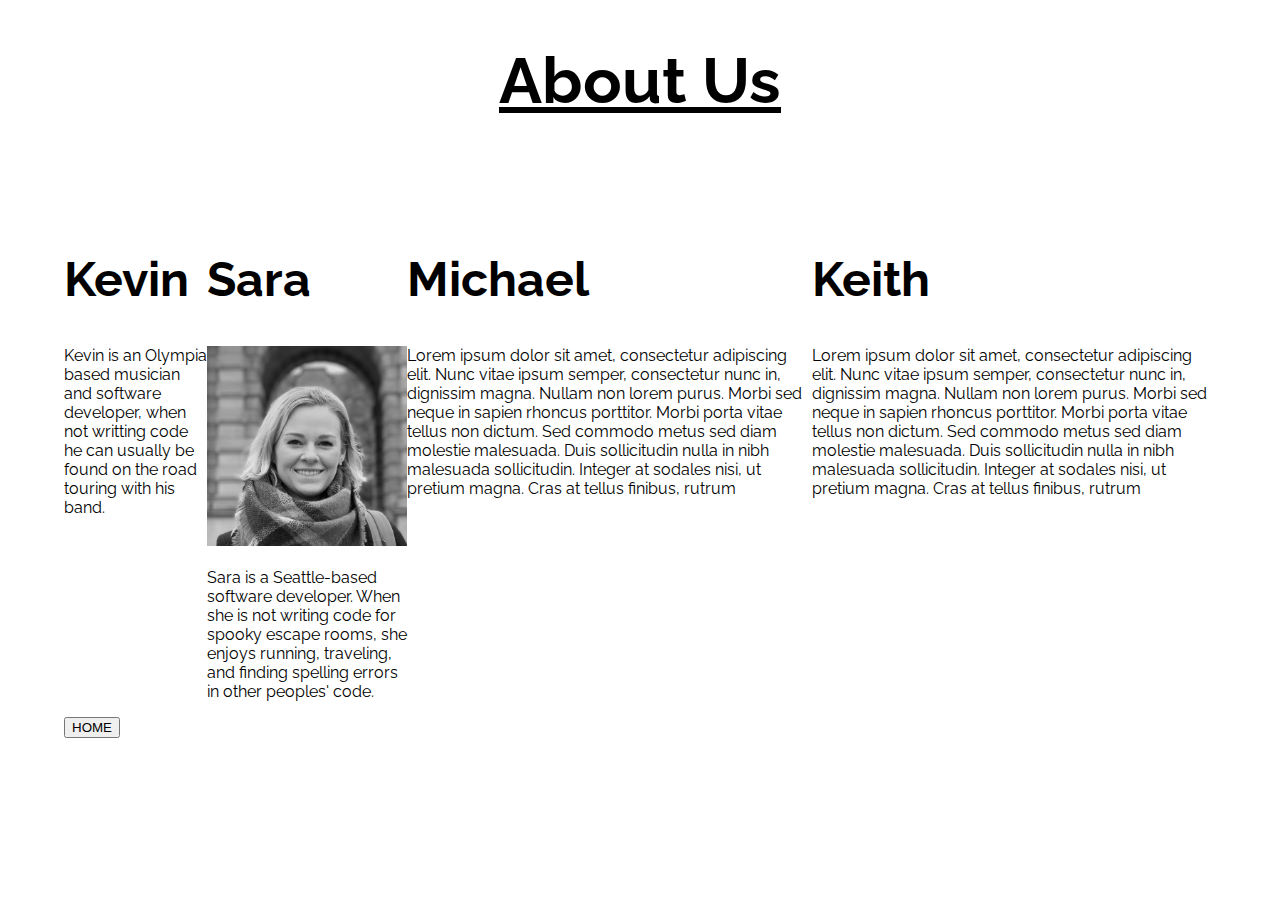
==== pages/about-us.html @ 5a1e5db3 "fixing about us page" ====
<!DOCTYPE html>
<html>
  <head>
    <title>Escape Room</title>
    <link href="../css/reset.css" rel="stylesheet" type="text/css"/>
    <link href="../css/about-us.css" rel="stylesheet" type="text/css"/>
    <link href="https://fonts.googleapis.com/css2?family=Raleway:wght@400;600&display=swap" rel="stylesheet">
  <body>
    <header>
      <h1>About Us</h1>
    </header>
    <main>
    <section id="allbios">
      <section class="bio">
        <h2>Kevin</h2>
        <div class="photo"></div>
        <p>Kevin is an Olympia based musician and software developer, when not writting code he can usually be found on the road touring with his band.
        </p>
      </section>
      <section class="bio">
        <h2>Sara</h2>
        <div class="photo"><img src="../img/sara.jpg" alt="Sara"></div>
        <p>Sara is a Seattle-based software developer. When she is not writing code for spooky escape rooms, she enjoys running, traveling, and finding spelling errors in other peoples' code. 
        </p>
      </section>
      <section class="bio">
        <h2>Michael</h2>
        <div class="photo"></div>
        <p>Lorem ipsum dolor sit amet, consectetur adipiscing elit. Nunc vitae ipsum semper, consectetur nunc in, dignissim magna. Nullam non lorem purus. Morbi sed neque in sapien rhoncus porttitor. Morbi porta vitae tellus non dictum. Sed commodo metus sed diam molestie malesuada. Duis sollicitudin nulla in nibh malesuada sollicitudin. Integer at sodales nisi, ut pretium magna. Cras at tellus finibus, rutrum 
        </p>
      </section>
      <section class="bio">
        <h2>Keith</h2>
        <div class="photo"></div>
        <p>Lorem ipsum dolor sit amet, consectetur adipiscing elit. Nunc vitae ipsum semper, consectetur nunc in, dignissim magna. Nullam non lorem purus. Morbi sed neque in sapien rhoncus porttitor. Morbi porta vitae tellus non dictum. Sed commodo metus sed diam molestie malesuada. Duis sollicitudin nulla in nibh malesuada sollicitudin. Integer at sodales nisi, ut pretium magna. Cras at tellus finibus, rutrum 
        </p>
      </section>
    </section>
      <footer>
        <button type="button"a href="../index.html">HOME</button>
      </footer>
    </main>
  </body>
</html>
---- css/about-us.css ----
body{
  margin: 2% 5%;
  background-image: url(https://images.unsplash.com/photo-1534193708707-6be94c4f67d3?ixlib=rb-1.2.1&ixid=eyJhcHBfaWQiOjEyMDd9&auto=format&fit=crop&w=2534&q=80);
  font-family: 'Raleway', sans-serif;
}

#allbios{
  display: flex;
  justify-content: space-evenly;
}

img{
  width: 200px;
  display: block;
  margin-left: auto;
  margin-right: auto;
  padding-bottom: 3%;
  filter: grayscale(100%);
}

img:hover{
  filter: grayscale(0);
}

h1{
  text-align: center;
  font-size: 4rem;
  text-decoration: underline;
  padding-bottom: 50px;
}

h2{
  font-size: 3em;

button{
  background-color: black;
  border: black;
  color: white;
  padding: 10px 15px;
  margin-left: 2%;
  align-items: center;
  text-align: center;
  text-decoration: none;
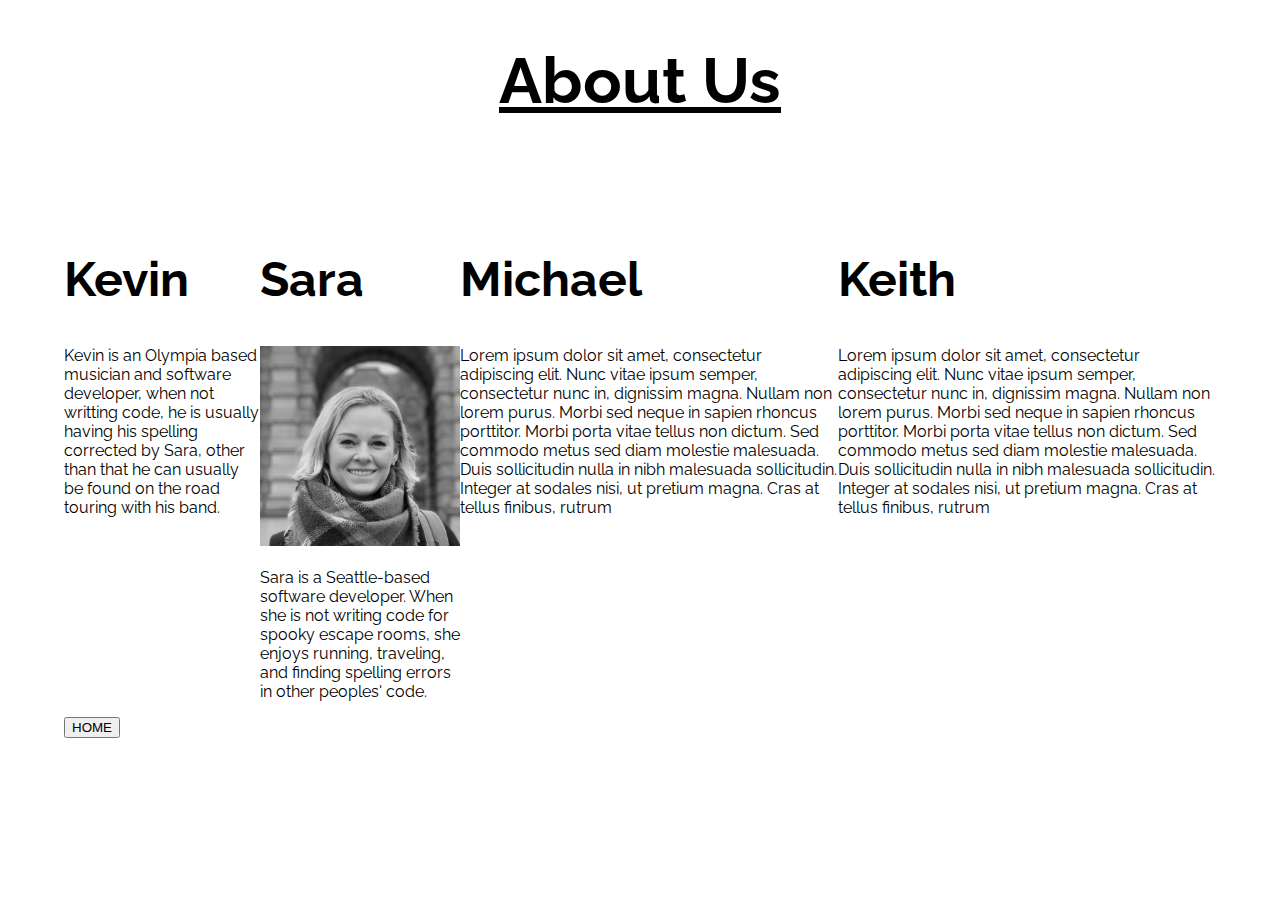
==== commit dbf13a23: "about us fix" ====
--- a/pages/about-us.html
+++ b/pages/about-us.html
@@ -14,7 +14,7 @@
       <section class="bio">
         <h2>Kevin</h2>
         <div class="photo"></div>
-        <p>Kevin is an Olympia based musician and software developer, when not writting code he can usually be found on the road touring with his band.
+        <p>Kevin is an Olympia based musician and software developer, when not writting code, he is usually having his spelling corrected by Sara, other than that he can usually be found on the road touring with his band.
         </p>
       </section>
       <section class="bio">
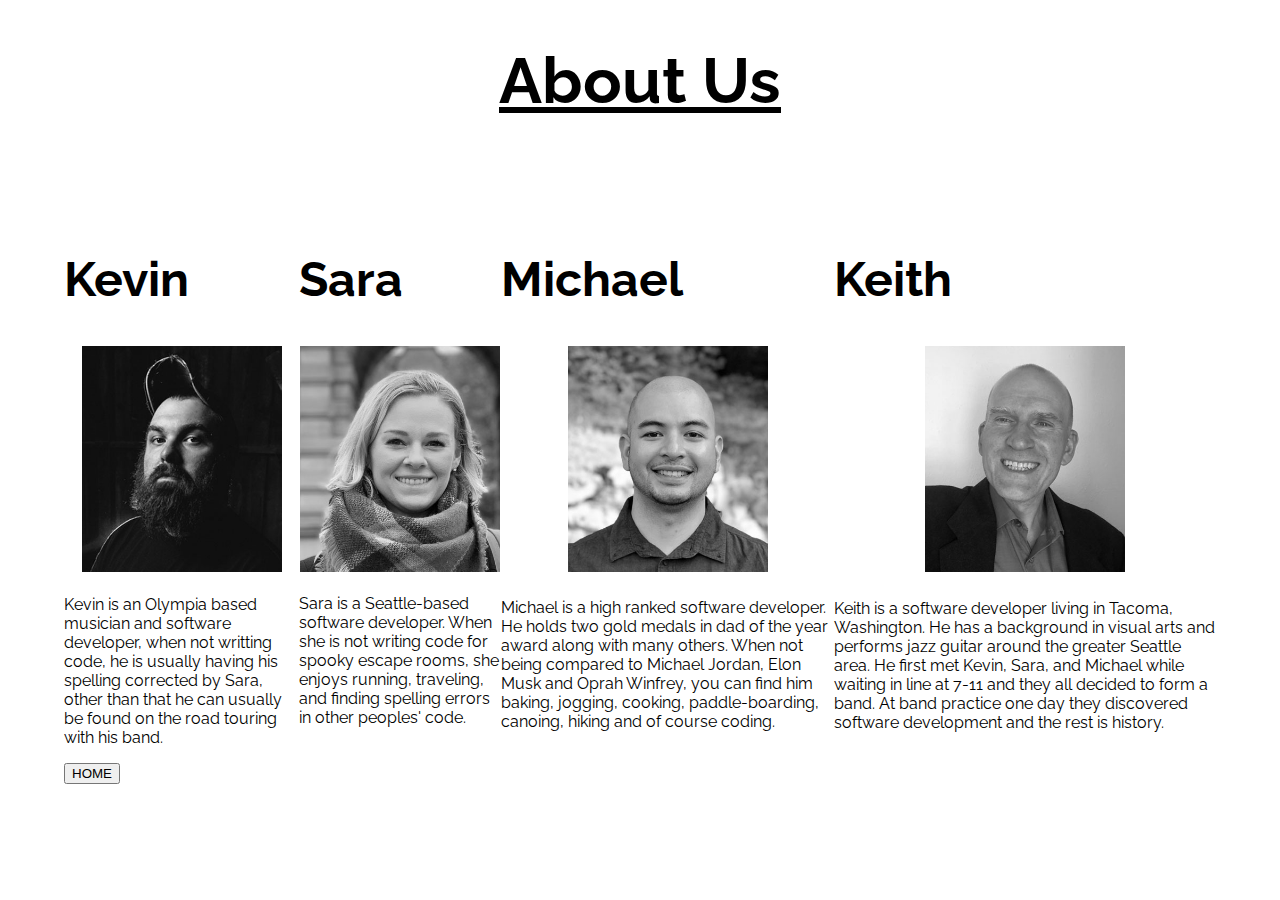
==== commit b6a0e747: "keith bio added" ====
--- a/pages/about-us.html
+++ b/pages/about-us.html
@@ -13,31 +13,30 @@
     <section id="allbios">
       <section class="bio">
         <h2>Kevin</h2>
-        <div class="photo"></div>
+        <div class="photo"><img src="../img/kevin-team.jpg" alt="Sara"></div>
         <p>Kevin is an Olympia based musician and software developer, when not writting code, he is usually having his spelling corrected by Sara, other than that he can usually be found on the road touring with his band.
         </p>
       </section>
       <section class="bio">
         <h2>Sara</h2>
-        <div class="photo"><img src="../img/sara.jpg" alt="Sara"></div>
+        <div class="photo"><img src="../img/sara-team.jpg" alt="Sara"></div>
         <p>Sara is a Seattle-based software developer. When she is not writing code for spooky escape rooms, she enjoys running, traveling, and finding spelling errors in other peoples' code. 
         </p>
       </section>
       <section class="bio">
         <h2>Michael</h2>
-        <div class="photo"></div>
-        <p>Lorem ipsum dolor sit amet, consectetur adipiscing elit. Nunc vitae ipsum semper, consectetur nunc in, dignissim magna. Nullam non lorem purus. Morbi sed neque in sapien rhoncus porttitor. Morbi porta vitae tellus non dictum. Sed commodo metus sed diam molestie malesuada. Duis sollicitudin nulla in nibh malesuada sollicitudin. Integer at sodales nisi, ut pretium magna. Cras at tellus finibus, rutrum 
-        </p>
+        <div class="photo"><img src="../img/michael-team.jpg" alt="Sara"></div>
+        <p>Michael is a high ranked software developer. He holds two gold medals in dad of the year award along with many others. When not being compared to Michael Jordan, Elon Musk and Oprah Winfrey, you can find him baking, jogging, cooking, paddle-boarding, canoing, hiking and of course coding.</p>
       </section>
       <section class="bio">
         <h2>Keith</h2>
-        <div class="photo"></div>
-        <p>Lorem ipsum dolor sit amet, consectetur adipiscing elit. Nunc vitae ipsum semper, consectetur nunc in, dignissim magna. Nullam non lorem purus. Morbi sed neque in sapien rhoncus porttitor. Morbi porta vitae tellus non dictum. Sed commodo metus sed diam molestie malesuada. Duis sollicitudin nulla in nibh malesuada sollicitudin. Integer at sodales nisi, ut pretium magna. Cras at tellus finibus, rutrum 
+        <div class="photo"><img src="../img/keith-team.jpg" alt="Sara"></div>
+        <p>Keith is a software developer living in Tacoma, Washington. He has a background in visual arts and performs jazz guitar around the greater Seattle area. He first met Kevin, Sara, and Michael while waiting in line at 7-11 and they all decided to form a band. At band practice one day they discovered software development and the rest is history. 
         </p>
       </section>
     </section>
       <footer>
-        <button type="button"a href="../index.html">HOME</button>
+        <button onclick="window.location.href='../index.html'">HOME</button>
       </footer>
     </main>
   </body>
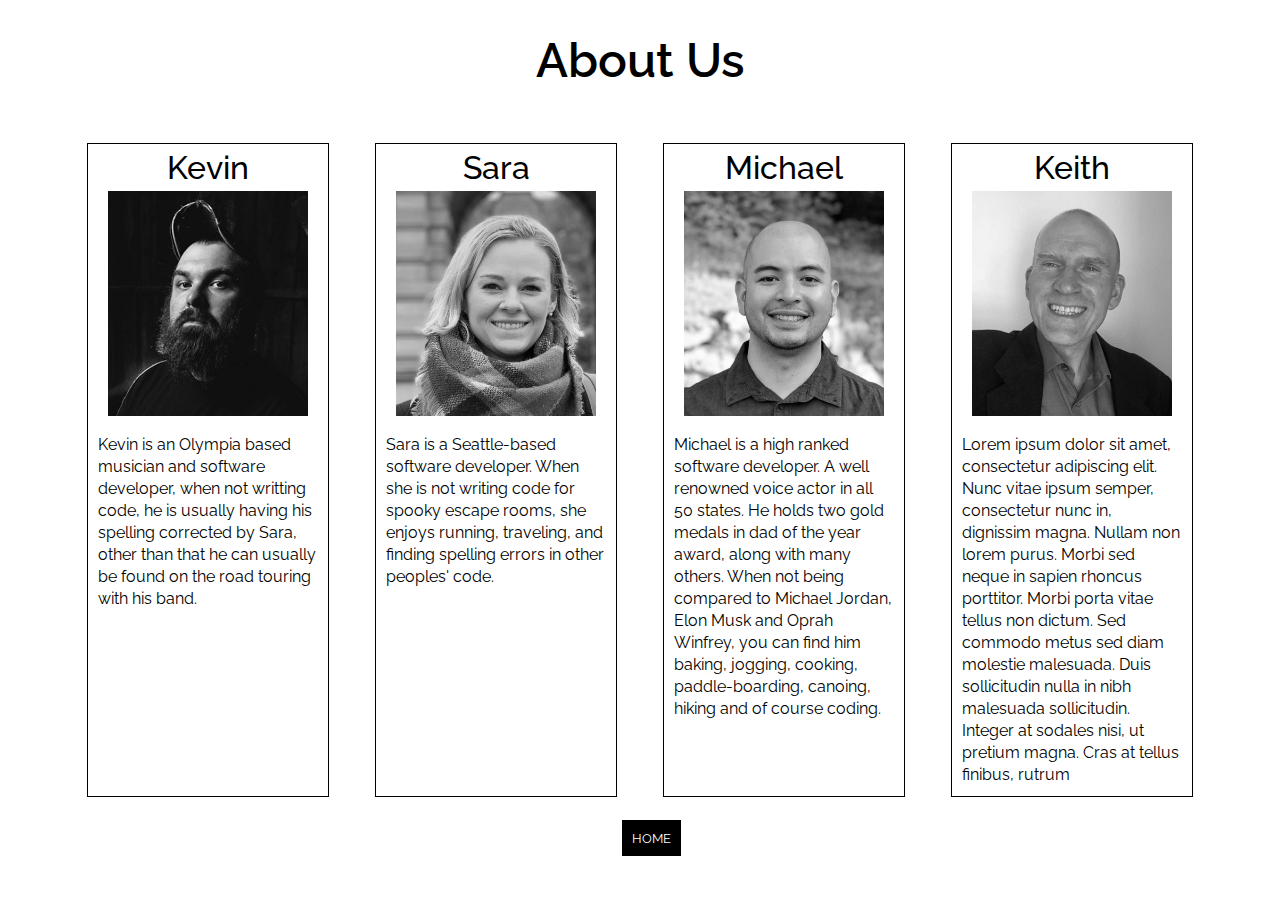
==== commit 5b7efe09: "fixed home-page and bio" ====
--- a/pages/about-us.html
+++ b/pages/about-us.html
@@ -26,12 +26,12 @@
       <section class="bio">
         <h2>Michael</h2>
         <div class="photo"><img src="../img/michael-team.jpg" alt="Sara"></div>
-        <p>Michael is a high ranked software developer. He holds two gold medals in dad of the year award along with many others. When not being compared to Michael Jordan, Elon Musk and Oprah Winfrey, you can find him baking, jogging, cooking, paddle-boarding, canoing, hiking and of course coding.</p>
+        <p>Michael is a high ranked software developer. A well renowned voice actor in all 50 states. He holds two gold medals in dad of the year award, along with many others. When not being compared to Michael Jordan, Elon Musk and Oprah Winfrey, you can find him baking, jogging, cooking, paddle-boarding, canoing, hiking and of course coding.</p>
       </section>
       <section class="bio">
         <h2>Keith</h2>
         <div class="photo"><img src="../img/keith-team.jpg" alt="Sara"></div>
-        <p>Keith is a software developer living in Tacoma, Washington. He has a background in visual arts and performs jazz guitar around the greater Seattle area. He first met Kevin, Sara, and Michael while waiting in line at 7-11 and they all decided to form a band. At band practice one day they discovered software development and the rest is history. 
+        <p>Lorem ipsum dolor sit amet, consectetur adipiscing elit. Nunc vitae ipsum semper, consectetur nunc in, dignissim magna. Nullam non lorem purus. Morbi sed neque in sapien rhoncus porttitor. Morbi porta vitae tellus non dictum. Sed commodo metus sed diam molestie malesuada. Duis sollicitudin nulla in nibh malesuada sollicitudin. Integer at sodales nisi, ut pretium magna. Cras at tellus finibus, rutrum 
         </p>
       </section>
     </section>
--- a/css/about-us.css
+++ b/css/about-us.css
@@ -3,12 +3,11 @@
   background-image: url(https://images.unsplash.com/photo-1534193708707-6be94c4f67d3?ixlib=rb-1.2.1&ixid=eyJhcHBfaWQiOjEyMDd9&auto=format&fit=crop&w=2534&q=80);
   font-family: 'Raleway', sans-serif;
 }
-
 #allbios{
   display: flex;
   justify-content: space-evenly;
+ 
 }
-
 img{
   width: 200px;
   display: block;
@@ -17,27 +16,41 @@
   padding-bottom: 3%;
   filter: grayscale(100%);
 }
-
 img:hover{
   filter: grayscale(0);
 }
-
 h1{
   text-align: center;
-  font-size: 4rem;
-  text-decoration: underline;
-  padding-bottom: 50px;
+  font-size: 3em;
+  font-weight: 600;
 }
-
 h2{
-  font-size: 3em;
-
+  text-align: center;
+  font-size: 2em;
+  font-weight: 500;
+  margin: 2%;
+}
+section>p{
+  margin: 10px;
+  line-height: 22px;
+}
+.bio {
+  width:15%;
+  margin: 2%;
+  border: 1px solid black;
+  flex-grow: 1;
+}
 button{
   background-color: black;
   border: black;
   color: white;
-  padding: 10px 15px;
+  padding: 10px;
   margin-left: 2%;
   align-items: center;
   text-align: center;
   text-decoration: none;
+  font-family: 'Raleway', sans-serif;
+}
+footer {
+  text-align: center;
+}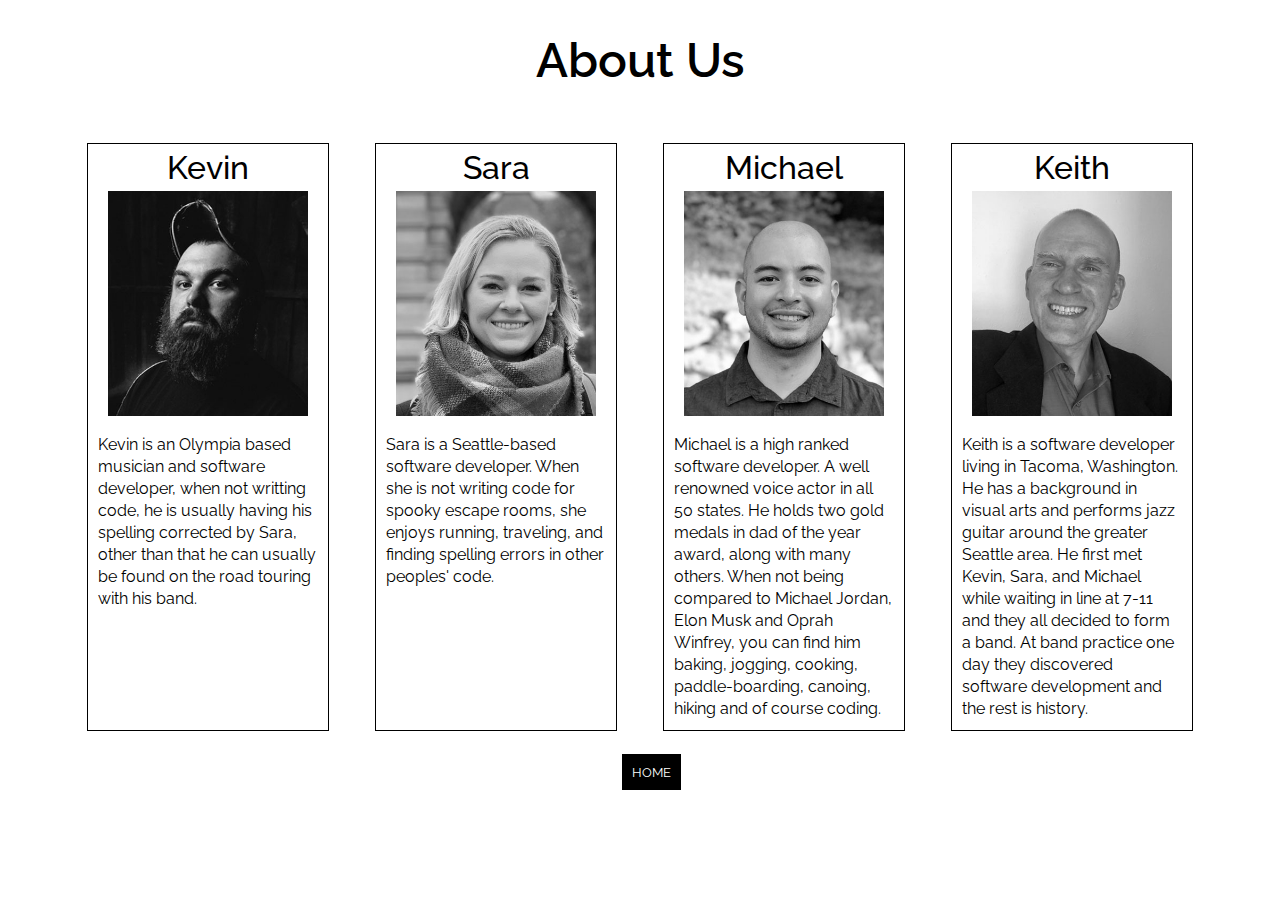
==== commit b3151771: "Merge pull request #71 from Kmac1027/indexfix" ====
--- a/pages/about-us.html
+++ b/pages/about-us.html
@@ -31,7 +31,7 @@
       <section class="bio">
         <h2>Keith</h2>
         <div class="photo"><img src="../img/keith-team.jpg" alt="Sara"></div>
-        <p>Lorem ipsum dolor sit amet, consectetur adipiscing elit. Nunc vitae ipsum semper, consectetur nunc in, dignissim magna. Nullam non lorem purus. Morbi sed neque in sapien rhoncus porttitor. Morbi porta vitae tellus non dictum. Sed commodo metus sed diam molestie malesuada. Duis sollicitudin nulla in nibh malesuada sollicitudin. Integer at sodales nisi, ut pretium magna. Cras at tellus finibus, rutrum 
+        <p>Keith is a software developer living in Tacoma, Washington. He has a background in visual arts and performs jazz guitar around the greater Seattle area. He first met Kevin, Sara, and Michael while waiting in line at 7-11 and they all decided to form a band. At band practice one day they discovered software development and the rest is history. 
         </p>
       </section>
     </section>
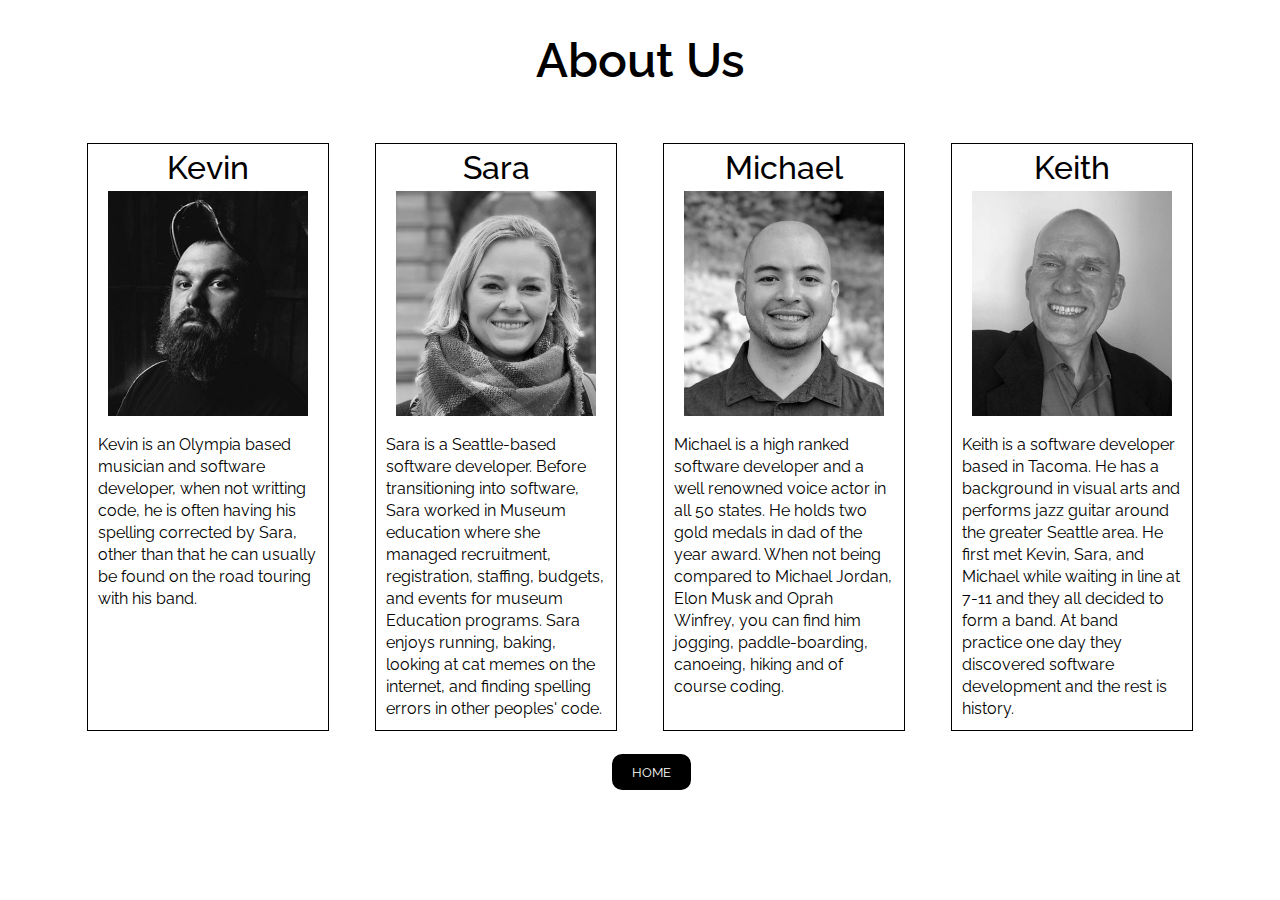
==== commit 313538db: "team walk through" ====
--- a/pages/about-us.html
+++ b/pages/about-us.html
@@ -14,24 +14,24 @@
       <section class="bio">
         <h2>Kevin</h2>
         <div class="photo"><img src="../img/kevin-team.jpg" alt="Sara"></div>
-        <p>Kevin is an Olympia based musician and software developer, when not writting code, he is usually having his spelling corrected by Sara, other than that he can usually be found on the road touring with his band.
+        <p>Kevin is an Olympia based musician and software developer, when not writting code, he is often having his spelling corrected by Sara, other than that he can usually be found on the road touring with his band.
         </p>
       </section>
       <section class="bio">
         <h2>Sara</h2>
         <div class="photo"><img src="../img/sara-team.jpg" alt="Sara"></div>
-        <p>Sara is a Seattle-based software developer. When she is not writing code for spooky escape rooms, she enjoys running, traveling, and finding spelling errors in other peoples' code. 
+        <p>Sara is a Seattle-based software developer. Before transitioning into software, Sara worked in Museum education where she managed recruitment, registration, staffing, budgets, and events for museum Education programs. Sara enjoys running, baking, looking at cat memes on the internet, and finding spelling errors in other peoples' code.
         </p>
       </section>
       <section class="bio">
         <h2>Michael</h2>
         <div class="photo"><img src="../img/michael-team.jpg" alt="Sara"></div>
-        <p>Michael is a high ranked software developer. A well renowned voice actor in all 50 states. He holds two gold medals in dad of the year award, along with many others. When not being compared to Michael Jordan, Elon Musk and Oprah Winfrey, you can find him baking, jogging, cooking, paddle-boarding, canoing, hiking and of course coding.</p>
+        <p>Michael is a high ranked software developer and a well renowned voice actor in all 50 states. He holds two gold medals in dad of the year award. When not being compared to Michael Jordan, Elon Musk and Oprah Winfrey, you can find him jogging, paddle-boarding, canoeing, hiking and of course coding.</p>
       </section>
       <section class="bio">
         <h2>Keith</h2>
         <div class="photo"><img src="../img/keith-team.jpg" alt="Sara"></div>
-        <p>Keith is a software developer living in Tacoma, Washington. He has a background in visual arts and performs jazz guitar around the greater Seattle area. He first met Kevin, Sara, and Michael while waiting in line at 7-11 and they all decided to form a band. At band practice one day they discovered software development and the rest is history. 
+        <p>Keith is a software developer based in Tacoma. He has a background in visual arts and performs jazz guitar around the greater Seattle area. He first met Kevin, Sara, and Michael while waiting in line at 7-11 and they all decided to form a band. At band practice one day they discovered software development and the rest is history. 
         </p>
       </section>
     </section>
--- a/css/about-us.css
+++ b/css/about-us.css
@@ -50,7 +50,14 @@
   text-align: center;
   text-decoration: none;
   font-family: 'Raleway', sans-serif;
+  border-radius: 10px;
+  padding-left: 20px;
+  padding-right: 20px;
 }
 footer {
   text-align: center;
+}
+
+button:hover {
+  color: #DEAA1F; 
 }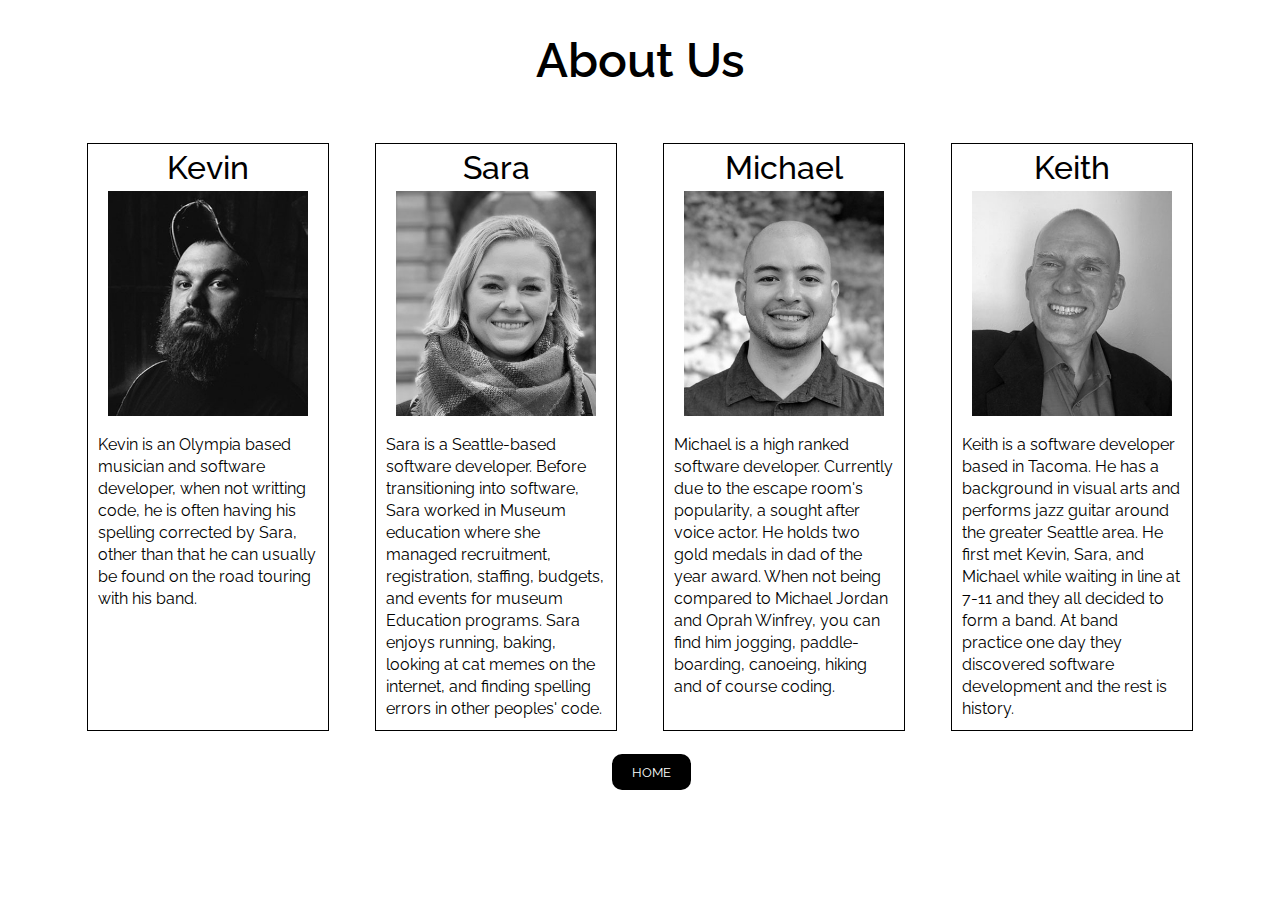
==== commit 63d0bb9c: "bio update" ====
--- a/pages/about-us.html
+++ b/pages/about-us.html
@@ -1,43 +1,55 @@
 <!DOCTYPE html>
 <html>
-  <head>
-    <title>Escape Room</title>
-    <link href="../css/reset.css" rel="stylesheet" type="text/css"/>
-    <link href="../css/about-us.css" rel="stylesheet" type="text/css"/>
-    <link href="https://fonts.googleapis.com/css2?family=Raleway:wght@400;600&display=swap" rel="stylesheet">
-  <body>
-    <header>
-      <h1>About Us</h1>
-    </header>
-    <main>
+
+<head>
+  <title>Escape Room</title>
+  <link href="../css/reset.css" rel="stylesheet" type="text/css" />
+  <link href="../css/about-us.css" rel="stylesheet" type="text/css" />
+  <link href="https://fonts.googleapis.com/css2?family=Raleway:wght@400;600&display=swap" rel="stylesheet">
+
+<body>
+  <header>
+    <h1>About Us</h1>
+  </header>
+  <main>
     <section id="allbios">
       <section class="bio">
         <h2>Kevin</h2>
         <div class="photo"><img src="../img/kevin-team.jpg" alt="Sara"></div>
-        <p>Kevin is an Olympia based musician and software developer, when not writting code, he is often having his spelling corrected by Sara, other than that he can usually be found on the road touring with his band.
+        <p>Kevin is an Olympia based musician and software developer, when not writting code, he is often having his
+          spelling corrected by Sara, other than that he can usually be found on the road touring with his band.
         </p>
       </section>
       <section class="bio">
         <h2>Sara</h2>
         <div class="photo"><img src="../img/sara-team.jpg" alt="Sara"></div>
-        <p>Sara is a Seattle-based software developer. Before transitioning into software, Sara worked in Museum education where she managed recruitment, registration, staffing, budgets, and events for museum Education programs. Sara enjoys running, baking, looking at cat memes on the internet, and finding spelling errors in other peoples' code.
+        <p>Sara is a Seattle-based software developer. Before transitioning into software, Sara worked in Museum
+          education where she managed recruitment, registration, staffing, budgets, and events for museum Education
+          programs. Sara enjoys running, baking, looking at cat memes on the internet, and finding spelling errors in
+          other peoples' code.
         </p>
       </section>
       <section class="bio">
         <h2>Michael</h2>
         <div class="photo"><img src="../img/michael-team.jpg" alt="Sara"></div>
-        <p>Michael is a high ranked software developer and a well renowned voice actor in all 50 states. He holds two gold medals in dad of the year award. When not being compared to Michael Jordan, Elon Musk and Oprah Winfrey, you can find him jogging, paddle-boarding, canoeing, hiking and of course coding.</p>
+        <p>Michael is a high ranked software developer. Currently due to the escape room's popularity, a sought after voice actor. He holds two
+          gold medals in dad of the year award. When not being compared to Michael Jordan and Oprah Winfrey,
+          you can find him jogging, paddle-boarding, canoeing, hiking and of course coding.</p>
       </section>
       <section class="bio">
         <h2>Keith</h2>
         <div class="photo"><img src="../img/keith-team.jpg" alt="Sara"></div>
-        <p>Keith is a software developer based in Tacoma. He has a background in visual arts and performs jazz guitar around the greater Seattle area. He first met Kevin, Sara, and Michael while waiting in line at 7-11 and they all decided to form a band. At band practice one day they discovered software development and the rest is history. 
+        <p>Keith is a software developer based in Tacoma. He has a background in visual arts and performs jazz guitar
+          around the greater Seattle area. He first met Kevin, Sara, and Michael while waiting in line at 7-11 and they
+          all decided to form a band. At band practice one day they discovered software development and the rest is
+          history.
         </p>
       </section>
     </section>
-      <footer>
-        <button onclick="window.location.href='../index.html'">HOME</button>
-      </footer>
-    </main>
-  </body>
+    <footer>
+      <button onclick="window.location.href='../index.html'">HOME</button>
+    </footer>
+  </main>
+</body>
+
 </html>